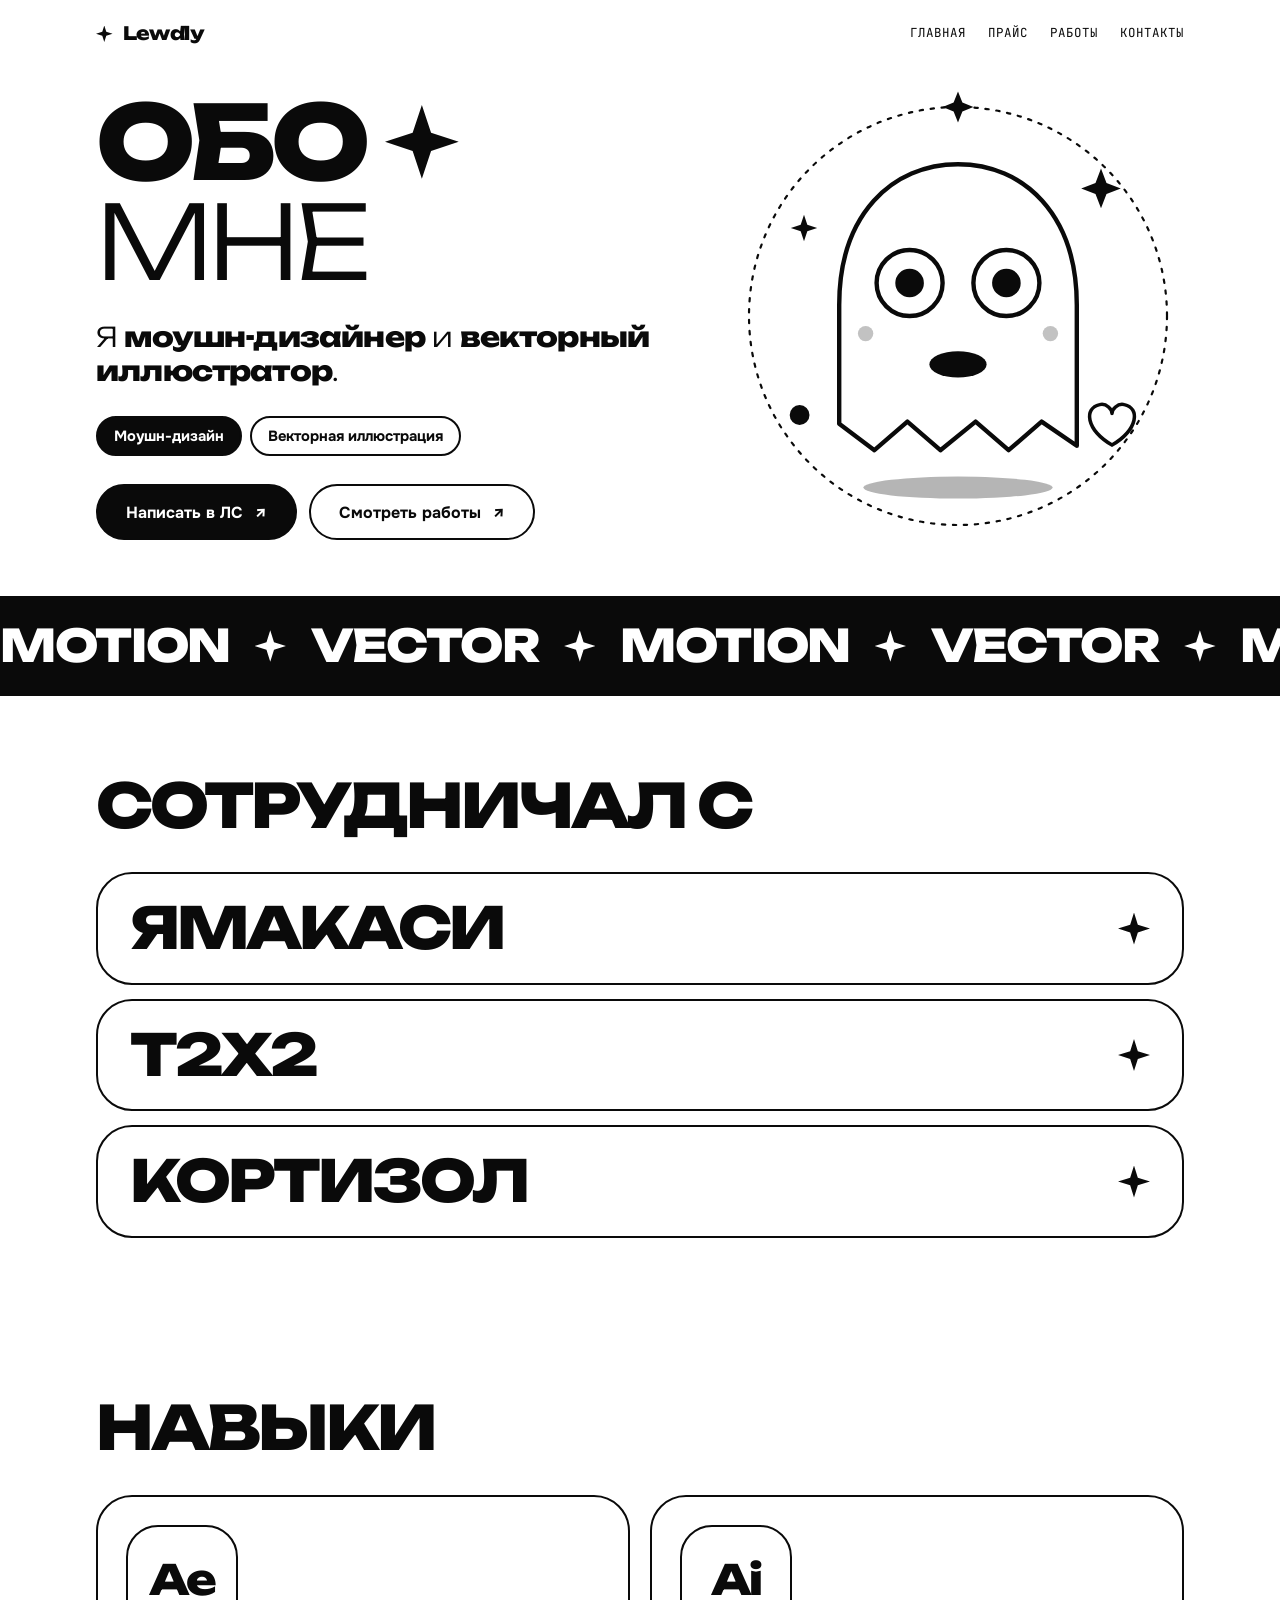
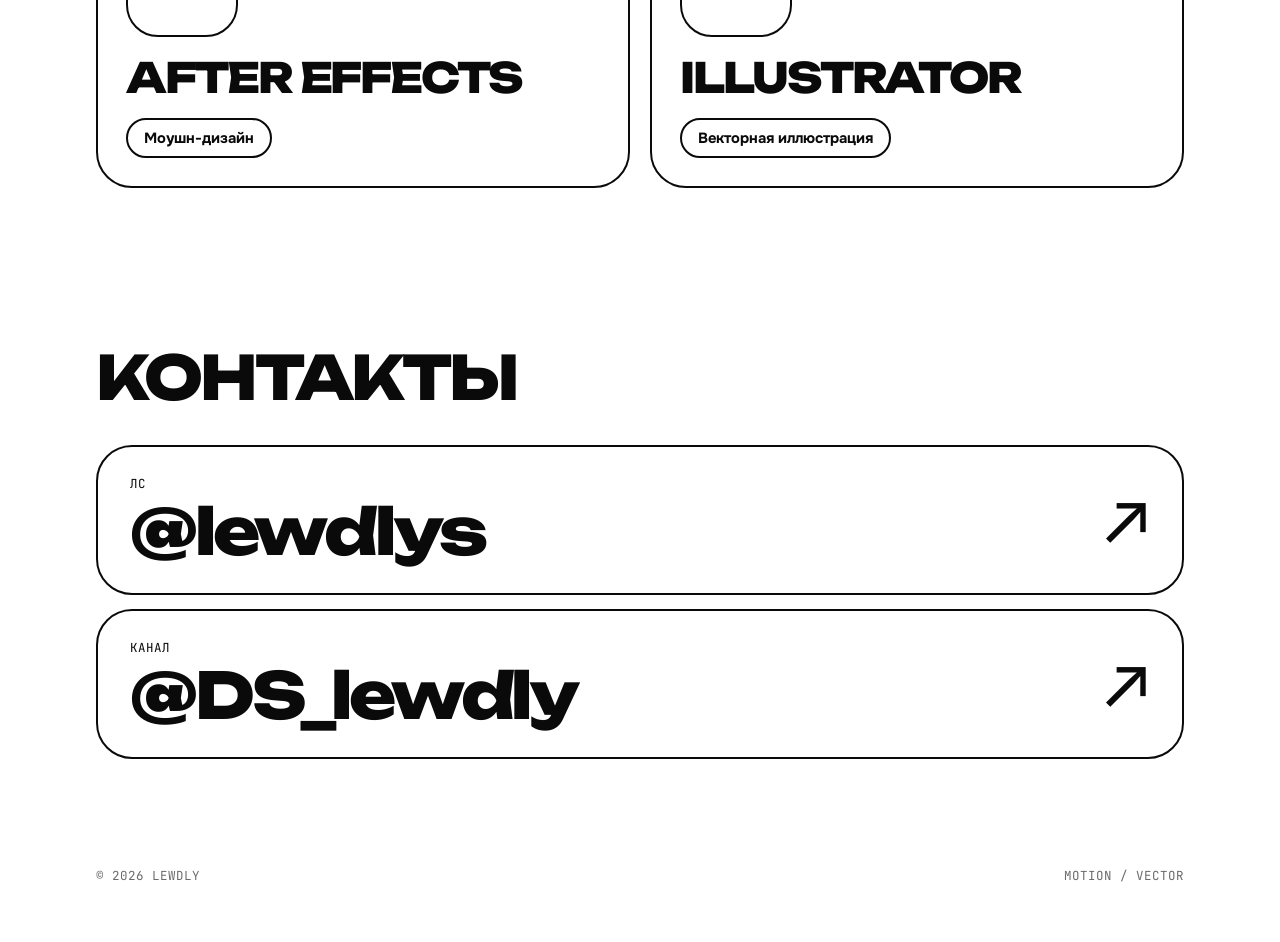
==== about.html @ c738f292 "publish portfolio" ====
<!doctype html>
<html lang="ru">
<head>
<meta charset="utf-8">
<meta name="viewport" content="width=device-width,initial-scale=1,viewport-fit=cover">
<style>:root{color-scheme:light}body{margin:0}img,video{max-width:100%}[hidden]{display:none!important}</style>
<title>Обо мне — Lewdly</title>
<link rel="preconnect" href="https://fonts.googleapis.com">
<link rel="preconnect" href="https://fonts.gstatic.com" crossorigin>
<link rel="stylesheet" href="https://fonts.googleapis.com/css2?family=Unbounded:wght@300;500;800&family=Onest:wght@400;500;700&family=JetBrains+Mono:wght@400;500&display=swap">
<link rel="stylesheet" href="style.css">
<style>
/* about page */
.about { display: grid; grid-template-columns: 1.15fr .85fr; gap: 24px; align-items: center; padding-block: 24px 56px; }
.about > * { min-width: 0; }
.lead { margin-top: 28px; max-width: 34ch; font-family: var(--font-display); font-weight: 300; font-size: clamp(1.2rem, 3vw, 1.7rem); line-height: 1.25; letter-spacing: -0.03em; }
.lead b { font-weight: 800; }

.who { display: grid; gap: 14px; }
.who-row { display: flex; align-items: center; justify-content: space-between; gap: 20px; padding: 24px 32px; border: 2px solid var(--fg); border-radius: 36px; min-width: 0; }
.who-row strong { font-family: var(--font-display); font-weight: 800; font-size: clamp(1.7rem, 6vw, 3.6rem); letter-spacing: -0.05em; line-height: 1.05; text-transform: uppercase; overflow-wrap: anywhere; }
.who-row .star { width: clamp(1.2rem, 3.4vw, 2rem); height: clamp(1.2rem, 3.4vw, 2rem); flex: none; }

.skills { display: grid; grid-template-columns: repeat(2, 1fr); gap: 20px; }
.badge { display: grid; place-items: center; width: 112px; height: 112px; border: 2px solid currentColor; border-radius: 32px; font-family: var(--font-display); font-weight: 800; font-size: 2.6rem; letter-spacing: -0.06em; transition: transform .2s ease; }
.card:hover .badge { transform: rotate(-6deg) scale(1.06); }

@media (max-width: 860px) {
  .about { grid-template-columns: 1fr; }
  .skills { grid-template-columns: 1fr; }
}
@media (max-width: 520px) {
  .who-row { padding: 20px; border-radius: 28px; }
  .badge { width: 88px; height: 88px; border-radius: 26px; font-size: 2.1rem; }
}
</style>
</head>
<body>
<div class="wrap">
  <header class="top">
    <a class="brand" href="index.html"><span class="star"></span>Lewdly</a>
    <nav class="nav mono" aria-label="Разделы">
      <a href="index.html" class="page">Главная</a>
      <a href="index.html#price">Прайс</a>
      <a href="index.html#portfolio">Работы</a>
      <a href="index.html#contacts">Контакты</a>
    </nav>
  </header>
</div>

<main id="top">
  <div class="wrap">
    <div class="about">
      <div>
        <h1>
          <span>Обо
            <svg viewBox="0 0 40 40" aria-hidden="true"><path class="f spin" d="M20 0 L25 15 L40 20 L25 25 L20 40 L15 25 L0 20 L15 15Z"/></svg>
          </span>
          <span>мне</span>
        </h1>
        <p class="lead">Я <b>моушн-дизайнер</b> и <b>векторный иллюстратор</b>.</p>
        <div class="tags">
          <span class="tag on">Моушн-дизайн</span>
          <span class="tag">Векторная иллюстрация</span>
        </div>
        <div class="cta">
          <a class="btn solid" href="https://t.me/lewdlys" target="_blank" rel="noopener">Написать в ЛС <span class="arrow">↗</span></a>
          <a class="btn" href="index.html#portfolio">Смотреть работы <span class="arrow">↗</span></a>
        </div>
      </div>

      <div class="stage" id="stage">
        <svg viewBox="0 0 400 400" role="img" aria-label="Персонаж, который следит за курсором">
          <circle class="o spin" cx="200" cy="200" r="190"/>
          <g class="spin rev"><g transform="translate(200 10)"><path class="f" d="M0 -14 L4 -4 L14 0 L4 4 L0 14 L-4 4 L-14 0 L-4 -4Z"/></g></g>
          <ellipse class="f shadow" cx="200" cy="356" rx="86" ry="10" opacity=".3"/>
          <g class="bounce">
            <path class="b" d="M92 190 C92 108 140 62 200 62 C260 62 308 108 308 190 V318 L276 296 L246 322 L216 296 L184 322 L154 296 L124 322 L92 298 Z"/>
            <g id="eyeL"><circle class="b" cx="156" cy="170" r="30"/><circle class="f pupil" cx="156" cy="170" r="13"/></g>
            <g id="eyeR"><circle class="b" cx="244" cy="170" r="30"/><circle class="f pupil" cx="244" cy="170" r="13"/></g>
            <ellipse class="f talk" cx="200" cy="244" rx="26" ry="12"/>
            <circle class="f" cx="116" cy="216" r="7" opacity=".25"/>
            <circle class="f" cx="284" cy="216" r="7" opacity=".25"/>
          </g>
          <g transform="translate(330 84)"><path class="f tw" d="M0 -18 L5 -5 L18 0 L5 5 L0 18 L-5 5 L-18 0 L-5 -5Z"/></g>
          <g transform="translate(60 120)"><path class="f tw d" d="M0 -12 L3 -3 L12 0 L3 3 L0 12 L-3 3 L-12 0 L-3 -3Z"/></g>
          <g transform="translate(340 300)"><path class="b pulse" d="M0 22 C-30 4 -32 -20 -14 -24 C-6 -26 0 -18 0 -14 C0 -18 6 -26 14 -24 C32 -20 30 4 0 22Z" transform="scale(.8)"/></g>
          <circle class="f float" cx="56" cy="290" r="9"/>
        </svg>
      </div>
    </div>
  </div>

  <div class="marquee dark" aria-hidden="true">
    <div class="track">
      <div><span>Motion</span><i class="star"></i><span>Vector</span><i class="star"></i><span>Motion</span><i class="star"></i><span>Vector</span><i class="star"></i><span>Motion</span><i class="star"></i><span>Vector</span><i class="star"></i></div>
      <div><span>Motion</span><i class="star"></i><span>Vector</span><i class="star"></i><span>Motion</span><i class="star"></i><span>Vector</span><i class="star"></i><span>Motion</span><i class="star"></i><span>Vector</span><i class="star"></i></div>
    </div>
  </div>

  <section id="clients">
    <div class="wrap">
      <div class="sec-head"><h2>Сотрудничал с</h2></div>
      <div class="who">
        <div class="who-row swap"><strong>Ямакаси</strong><i class="star"></i></div>
        <div class="who-row swap"><strong>T2X2</strong><i class="star"></i></div>
        <div class="who-row swap"><strong>Кортизол</strong><i class="star"></i></div>
      </div>
    </div>
  </section>

  <section id="skills">
    <div class="wrap">
      <div class="sec-head"><h2>Навыки</h2></div>
      <div class="skills">
        <article class="card swap">
          <div class="badge" aria-hidden="true">Ae</div>
          <h3>After Effects</h3>
          <div class="tags"><span class="tag">Моушн-дизайн</span></div>
        </article>
        <article class="card swap">
          <div class="badge" aria-hidden="true">Ai</div>
          <h3>Illustrator</h3>
          <div class="tags"><span class="tag">Векторная иллюстрация</span></div>
        </article>
      </div>
    </div>
  </section>

  <section id="contacts">
    <div class="wrap">
      <div class="sec-head"><h2>Контакты</h2></div>
      <div class="links">
        <a class="big-link swap" href="https://t.me/lewdlys" target="_blank" rel="noopener">
          <div><span class="mono">ЛС</span><strong>@lewdlys</strong></div>
          <span class="arrow">↗</span>
        </a>
        <a class="big-link swap" href="https://t.me/DS_lewdly" target="_blank" rel="noopener">
          <div><span class="mono">Канал</span><strong>@DS_lewdly</strong></div>
          <span class="arrow">↗</span>
        </a>
      </div>
    </div>
  </section>
</main>

<div class="wrap">
  <footer class="mono"><span>© 2026 Lewdly</span><span>Motion / Vector</span></footer>
</div>

<script>
(function () {
  var eyes = [document.getElementById('eyeL'), document.getElementById('eyeR')];
  var reduce = window.matchMedia && matchMedia('(prefers-reduced-motion: reduce)').matches;
  function look(x, y) {
    eyes.forEach(function (eye) {
      var pupil = eye.querySelector('.pupil');
      var box = eye.getBoundingClientRect();
      var cx = box.left + box.width / 2;
      var cy = box.top + box.height / 2;
      var dx = x - cx, dy = y - cy;
      var d = Math.sqrt(dx * dx + dy * dy) || 1;
      var k = Math.min(1, d / 160) * 13;
      pupil.setAttribute('transform', 'translate(' + (dx / d * k).toFixed(1) + ' ' + (dy / d * k).toFixed(1) + ')');
    });
  }
  if (!reduce) window.addEventListener('pointermove', function (e) { look(e.clientX, e.clientY); });
})();
</script>
</body>
</html>
---- style.css ----
/* Layout: black and white sticker studio. Giant Unbounded type, a character whose eyes follow the cursor, scrolling marquee bands, price cards with a currency switch, bento grid of looping animations that invert on hover. */
:root {
  --bg: #FFFFFF;
  --fg: #0A0A0A;
  --muted: #6B6B6B;
  --hair: #DCDCDC;
  --font-display: "Unbounded", "Onest", system-ui, sans-serif;
  --font-body: "Onest", system-ui, -apple-system, "Segoe UI", sans-serif;
  --font-mono: "JetBrains Mono", ui-monospace, Menlo, monospace;
}
@media (prefers-color-scheme: dark) {
  :root:not([data-theme="light"]) {
    --bg: #0A0A0A; --fg: #F5F5F5; --muted: #9A9A9A; --hair: #2B2B2B;
    color-scheme: dark;
  }
}
:root[data-theme="dark"] {
  --bg: #0A0A0A; --fg: #F5F5F5; --muted: #9A9A9A; --hair: #2B2B2B;
  color-scheme: dark;
}

* { box-sizing: border-box; }
html { scroll-behavior: smooth; }
body {
  background: var(--bg);
  color: var(--fg);
  font-family: var(--font-body);
  font-size: 17px;
  line-height: 1.5;
  overflow-x: hidden;
}
h1, h2, h3, p, ul, ol, figure { margin: 0; }
a { color: inherit; }
a:focus-visible, button:focus-visible { outline: 3px solid var(--fg); outline-offset: 3px; }
.wrap {
  max-width: 1120px;
  margin-inline: auto;
  padding-left: max(16px, env(safe-area-inset-left, 0px));
  padding-right: max(16px, env(safe-area-inset-right, 0px));
}
.mono { font-family: var(--font-mono); font-size: .78rem; letter-spacing: .08em; text-transform: uppercase; }
.star {
  display: inline-block;
  width: .7em; height: .7em;
  background: currentColor;
  clip-path: polygon(50% 0, 62% 38%, 100% 50%, 62% 62%, 50% 100%, 38% 62%, 0 50%, 38% 38%);
  animation: spin 6s linear infinite;
}

/* swap: element inverts on hover, artwork follows */
.swap { transition: background .2s ease, color .2s ease; }
.swap:hover { background: var(--fg); color: var(--bg); --ink: var(--bg); --paper: var(--fg); }

/* header */
.top { display: flex; align-items: center; justify-content: space-between; gap: 16px; padding-block: 20px; }
.brand { font-family: var(--font-display); font-weight: 800; font-size: 1.15rem; letter-spacing: -0.03em; text-decoration: none; display: inline-flex; align-items: center; gap: 10px; }
.brand .star { width: .9em; height: .9em; }
.nav { display: flex; gap: 22px; }
.nav a { text-decoration: none; }
.nav a:hover { text-decoration: underline; text-underline-offset: 5px; }

/* buttons */
.btn {
  display: inline-flex; align-items: center; justify-content: center; gap: 12px;
  min-height: 56px; padding: 12px 28px;
  border: 2px solid var(--fg); border-radius: 999px;
  background: transparent; color: var(--fg);
  font: 700 1rem/1.2 var(--font-body);
  text-decoration: none; cursor: pointer;
  transition: background .15s ease, color .15s ease, transform .15s ease;
}
.btn:hover { background: var(--fg); color: var(--bg); transform: translateY(-3px) rotate(-1deg); }
.btn.solid { background: var(--fg); color: var(--bg); }
.btn.solid:hover { background: var(--bg); color: var(--fg); }
.arrow { display: inline-block; transition: transform .2s ease; }
.btn:hover .arrow, .big-link:hover .arrow { transform: translate(4px, -4px); }

/* hero */
.hero { display: grid; grid-template-columns: 1.15fr .85fr; gap: 24px; align-items: center; padding-block: 24px 56px; }
.hero > * { min-width: 0; }
h1 {
  font-family: var(--font-display);
  font-weight: 800;
  font-size: clamp(2.3rem, 9.4vw, 6.4rem);
  line-height: .98;
  letter-spacing: -0.05em;
  text-transform: uppercase;
}
h1 span { display: flex; align-items: center; gap: .2em; animation: rise .8s cubic-bezier(.2, .8, .2, 1) backwards; }
h1 span:nth-child(2) { animation-delay: .12s; font-weight: 300; }
h1 svg { width: .72em; height: .72em; flex: none; }
.tags { display: flex; flex-wrap: wrap; gap: 8px; margin-top: 28px; }
.tag { padding: 7px 16px; border: 2px solid var(--fg); border-radius: 999px; font-weight: 700; font-size: .92rem; }
.tag.on { background: var(--fg); color: var(--bg); }
.cta { display: flex; flex-wrap: wrap; gap: 12px; margin-top: 28px; }
.stage { position: relative; width: 100%; max-width: 440px; margin-inline: auto; }
.stage svg { display: block; width: 100%; height: auto; overflow: visible; }

/* marquee */
.marquee { overflow: hidden; border-block: 2px solid var(--fg); }
.marquee.dark { background: var(--fg); color: var(--bg); }
.track { display: flex; width: max-content; animation: run 28s linear infinite; }
.marquee.rev .track { animation-direction: reverse; animation-duration: 34s; }
.marquee:hover .track { animation-play-state: paused; }
.track div { display: flex; align-items: center; gap: .55em; padding-right: .55em; white-space: nowrap; font-family: var(--font-display); font-weight: 800; font-size: clamp(1.5rem, 4.4vw, 2.8rem); text-transform: uppercase; letter-spacing: -0.03em; padding-block: 14px; }
.outline { color: transparent; -webkit-text-stroke: 2px var(--fg); }

/* sections */
section { padding-block: 80px; }
h2 { font-family: var(--font-display); font-weight: 800; font-size: clamp(2rem, 6vw, 3.8rem); line-height: 1; letter-spacing: -0.05em; text-transform: uppercase; }
.sec-head { display: flex; flex-wrap: wrap; align-items: center; justify-content: space-between; gap: 20px; margin-bottom: 36px; }

/* currency switch */
.switch { display: inline-flex; border: 2px solid var(--fg); border-radius: 999px; padding: 3px; }
.switch button { min-width: 56px; min-height: 40px; border: 0; border-radius: 999px; background: transparent; color: var(--fg); font: 700 1rem var(--font-body); cursor: pointer; transition: background .2s ease, color .2s ease; }
.switch button[aria-pressed="true"] { background: var(--fg); color: var(--bg); }

/* price */
.prices { display: grid; grid-template-columns: repeat(2, 1fr); gap: 20px; }
.card { display: flex; flex-direction: column; gap: 20px; min-width: 0; padding: 28px; border: 2px solid var(--fg); border-radius: 36px; }
.card .art { width: 132px; height: 132px; }
.card h3 { font-family: var(--font-display); font-weight: 800; font-size: clamp(1.8rem, 4.4vw, 2.6rem); line-height: 1; letter-spacing: -0.05em; text-transform: uppercase; }
.card .tags { margin-top: 0; }
.card .tag { border-color: currentColor; }
.card .tag.on { background: transparent; color: inherit; }
.price { margin-top: auto; display: flex; align-items: baseline; gap: 12px; font-variant-numeric: tabular-nums; }
.price small { font-family: var(--font-mono); text-transform: uppercase; font-size: .82rem; letter-spacing: .08em; }
.price b { font-family: var(--font-display); font-weight: 300; font-size: clamp(2.4rem, 6vw, 3.6rem); letter-spacing: -0.06em; line-height: 1; display: inline-block; }
.price b.flip { animation: flip .35s ease; }
.card .btn { align-self: flex-start; }
.card:hover .btn { border-color: var(--bg); color: var(--bg); }
.card:hover .btn:hover { background: var(--bg); color: var(--fg); }

/* portfolio */
.filters { display: flex; flex-wrap: wrap; gap: 8px; }
.chip { min-height: 44px; padding: 8px 20px; border: 2px solid var(--fg); border-radius: 999px; background: transparent; color: var(--fg); font: 700 .95rem var(--font-body); cursor: pointer; transition: background .15s ease, color .15s ease; }
.chip:hover { background: var(--hair); }
.chip[aria-pressed="true"] { background: var(--fg); color: var(--bg); }
.grid { display: grid; grid-template-columns: repeat(3, 1fr); grid-auto-flow: dense; gap: 14px; }
.tile { position: relative; min-width: 0; border: 2px solid var(--fg); border-radius: 28px; overflow: hidden; cursor: pointer; }
.tile.wide { grid-column: span 2; }
.tile svg { display: block; width: 100%; height: auto; }
.tile .cap { position: absolute; left: 14px; bottom: 14px; padding: 4px 12px; border-radius: 999px; background: var(--fg); color: var(--bg); font-family: var(--font-mono); font-size: .72rem; letter-spacing: .06em; text-transform: uppercase; transition: background .2s ease, color .2s ease; }
.tile:hover .cap { background: var(--bg); color: var(--fg); }
.tile:hover svg * { animation-duration: .6s !important; }
.more { margin-top: 28px; }

/* steps */
.steps { list-style: none; padding: 0; display: grid; grid-template-columns: repeat(4, 1fr); gap: 24px; position: relative; }
.steps::before { content: ""; position: absolute; top: 35px; left: 0; right: 0; height: 2px; background: repeating-linear-gradient(90deg, var(--fg) 0 8px, transparent 8px 18px); animation: dash 1s linear infinite; }
.steps li { position: relative; display: grid; gap: 14px; justify-items: start; min-width: 0; }
.ico { width: 72px; height: 72px; display: grid; place-items: center; border: 2px solid var(--fg); border-radius: 50%; background: var(--bg); transition: background .2s ease, transform .2s ease; }
.ico svg { width: 36px; height: 36px; animation: drift 2.6s ease-in-out infinite; }
.steps li:nth-child(2) .ico svg { animation-delay: .4s; }
.steps li:nth-child(3) .ico svg { animation-delay: .8s; }
.steps li:nth-child(4) .ico svg { animation-delay: 1.2s; }
.steps li:hover .ico { transform: scale(1.12) rotate(-8deg); --ink: var(--bg); background: var(--fg); }
.steps b { font-family: var(--font-display); font-weight: 800; font-size: 1.3rem; text-transform: uppercase; letter-spacing: -0.04em; }
.steps span { color: var(--muted); }

/* contacts */
.links { display: grid; gap: 14px; }
.big-link { display: flex; align-items: center; justify-content: space-between; gap: 20px; padding: 28px 32px; border: 2px solid var(--fg); border-radius: 36px; text-decoration: none; min-width: 0; }
.big-link > div { min-width: 0; display: grid; gap: 4px; }
.big-link strong { font-family: var(--font-display); font-weight: 800; font-size: clamp(1.7rem, 6vw, 4rem); letter-spacing: -0.05em; line-height: 1.05; overflow-wrap: anywhere; }
.big-link .arrow { font-family: var(--font-display); font-weight: 300; font-size: clamp(2rem, 7vw, 4.5rem); line-height: 1; flex: none; }

footer { display: flex; flex-wrap: wrap; justify-content: space-between; gap: 12px; padding-block: 28px 56px; color: var(--muted); }

/* artwork */
svg .s { stroke: var(--ink, var(--fg)); fill: none; stroke-width: 4; stroke-linecap: round; stroke-linejoin: round; }
svg .f { fill: var(--ink, var(--fg)); stroke: none; }
svg .b { fill: var(--paper, var(--bg)); stroke: var(--ink, var(--fg)); stroke-width: 4; stroke-linecap: round; stroke-linejoin: round; }
svg .o { fill: none; stroke: var(--ink, var(--fg)); stroke-width: 2; stroke-dasharray: 3 7; stroke-linecap: round; }
.a { transform-box: fill-box; transform-origin: center; }
.bounce { transform-box: fill-box; transform-origin: 50% 100%; animation: bounce 1.8s ease-in-out infinite; }
.shadow { transform-box: fill-box; transform-origin: center; animation: shadow 1.8s ease-in-out infinite; }
.blink { transform-box: fill-box; transform-origin: center; animation: blink 3.4s infinite; }
.pulse { transform-box: fill-box; transform-origin: center; animation: pulse 1.2s ease-in-out infinite; }
.wob { transform-box: fill-box; transform-origin: center; animation: wob 2.4s ease-in-out infinite; }
.tw { transform-box: fill-box; transform-origin: center; animation: tw 1.6s ease-in-out infinite; }
.tw.d { animation-delay: .8s; }
.spin { transform-box: fill-box; transform-origin: center; animation: spin 14s linear infinite; }
.spin.rev { animation-direction: reverse; animation-duration: 9s; }
.float { animation: drift 3s ease-in-out infinite; }
.talk { transform-box: fill-box; transform-origin: 50% 0; animation: talk 2.4s ease-in-out infinite; }
.draw { stroke-dasharray: 260; animation: draw 3s ease-in-out infinite; }
.steam { stroke-dasharray: 40; animation: steam 2.2s ease-in-out infinite; }
.steam.d { animation-delay: .7s; }
.flash { transform-box: fill-box; transform-origin: center; animation: flash 1.6s steps(1) infinite; }
.cloud { animation: cloud 9s linear infinite; }
.cloud.d { animation-duration: 13s; animation-delay: -5s; }
.sway { transform-box: fill-box; transform-origin: 50% 100%; animation: sway 3s ease-in-out infinite; }

@keyframes run { to { transform: translateX(-50%); } }
@keyframes spin { to { transform: rotate(360deg); } }
@keyframes rise { from { transform: translateY(40px); opacity: 0; } }
@keyframes dash { to { background-position: 18px 0; } }
@keyframes drift { 0%, 100% { transform: translateY(0); } 50% { transform: translateY(-8px); } }
@keyframes flip { 0% { transform: rotateX(90deg); opacity: 0; } 100% { transform: none; opacity: 1; } }
@keyframes bounce { 0%, 100% { transform: translateY(0) scale(1.05, .95); } 50% { transform: translateY(-18px) scale(.97, 1.03); } }
@keyframes shadow { 0%, 100% { transform: scale(1); opacity: .35; } 50% { transform: scale(.7); opacity: .12; } }
@keyframes blink { 0%, 92%, 100% { transform: scaleY(1); } 96% { transform: scaleY(.08); } }
@keyframes pulse { 0%, 100% { transform: scale(1); } 50% { transform: scale(1.14); } }
@keyframes wob { 0%, 100% { transform: rotate(-14deg) scale(1); } 50% { transform: rotate(14deg) scale(1.1); } }
@keyframes tw { 0%, 100% { transform: scale(.3); opacity: .3; } 50% { transform: scale(1); opacity: 1; } }
@keyframes talk { 0%, 100% { transform: scaleY(1); } 25% { transform: scaleY(1.7); } 50% { transform: scaleY(.7); } 75% { transform: scaleY(1.4); } }
@keyframes draw { 0% { stroke-dashoffset: 260; } 60%, 100% { stroke-dashoffset: 0; } }
@keyframes steam { 0% { stroke-dashoffset: 40; opacity: 0; } 40% { opacity: 1; } 100% { stroke-dashoffset: -40; opacity: 0; } }
@keyframes flash { 0%, 100% { opacity: 1; } 50% { opacity: .15; } }
@keyframes cloud { from { transform: translateX(-80px); } to { transform: translateX(460px); } }
@keyframes sway { 0%, 100% { transform: rotate(-6deg); } 50% { transform: rotate(6deg); } }

/* user works */
:root { --cv-white: #FFFFFF; --cv-gray: #CFCFCF; --cv-black: #0A0A0A; }
#works[data-canvas="white"] { --canvas: var(--cv-white); }
#works[data-canvas="gray"] { --canvas: var(--cv-gray); }
#works[data-canvas="black"] { --canvas: var(--cv-black); }
.group + .group { margin-top: 56px; }
.group-head { display: flex; align-items: baseline; gap: 14px; margin-bottom: 18px; }
.group-head h3 { font-family: var(--font-display); font-weight: 800; font-size: clamp(1.4rem, 3.6vw, 2.1rem); line-height: 1; letter-spacing: -0.05em; text-transform: uppercase; }
.wgrid { display: grid; grid-template-columns: repeat(auto-fill, minmax(min(100%, 240px), 1fr)); gap: 14px; }
.work { position: relative; min-width: 0; border: 2px solid var(--fg); border-radius: 28px; overflow: hidden; background: var(--canvas, #FFFFFF); transition: transform .2s ease; }
.work:hover { transform: translateY(-4px) rotate(-.6deg); }
.work .media { aspect-ratio: 1; padding: 10%; display: grid; cursor: pointer; }
.work .media > * { width: 100%; height: 100%; min-width: 0; object-fit: contain; display: block; }
.work .lot svg { width: 100%; height: 100%; display: block; }
.work .cap, .work .cap-input { position: absolute; left: 12px; bottom: 12px; max-width: calc(100% - 24px); padding: 4px 12px; border-radius: 999px; background: var(--fg); color: var(--bg); font-family: var(--font-mono); font-size: .72rem; letter-spacing: .06em; text-transform: uppercase; white-space: nowrap; overflow: hidden; text-overflow: ellipsis; border: 0; }
.empty-group { padding: 28px; border: 2px dashed var(--fg); border-radius: 28px; text-align: center; color: var(--muted); }


.sub-head { display: flex; align-items: baseline; gap: 12px; margin: 28px 0 14px; }
.sub-head h4 { margin: 0; font-family: var(--font-display); font-weight: 500; font-size: clamp(1.05rem, 2.4vw, 1.35rem); letter-spacing: -0.03em; text-transform: uppercase; }
.sub-head h4::before { content: "/ "; color: var(--muted); }

@media (max-width: 860px) {
  .hero { grid-template-columns: 1fr; }
  .stage { order: -1; max-width: 300px; margin-inline: 0; }
  .prices { grid-template-columns: 1fr; }
  .grid { grid-template-columns: repeat(2, 1fr); gap: 10px; }
  .wgrid { grid-template-columns: repeat(4, 1fr); gap: 10px; }
  .steps { grid-template-columns: repeat(2, 1fr); row-gap: 32px; }
  .steps::before { display: none; }
  .nav a:not(.page) { display: none; }
  section { padding-block: 56px; }
}
@media (max-width: 520px) {
  .grid { grid-template-columns: repeat(2, 1fr); }
  .tile.wide { grid-column: span 2; }
  .wgrid { grid-template-columns: repeat(3, 1fr); gap: 8px; }
  .work { border-radius: 14px; }
  .work .media { padding: 6%; }
  .work .cap { left: 5px; bottom: 5px; max-width: calc(100% - 10px); padding: 3px 8px; font-size: .55rem; letter-spacing: .02em; }
  .big-link { padding: 22px 20px; border-radius: 28px; }
  .card { padding: 22px; border-radius: 28px; }
}
@media (prefers-reduced-motion: reduce) {
  *, *::before, *::after { animation: none !important; transition: none !important; }
  .track { width: auto; flex-wrap: wrap; }
}
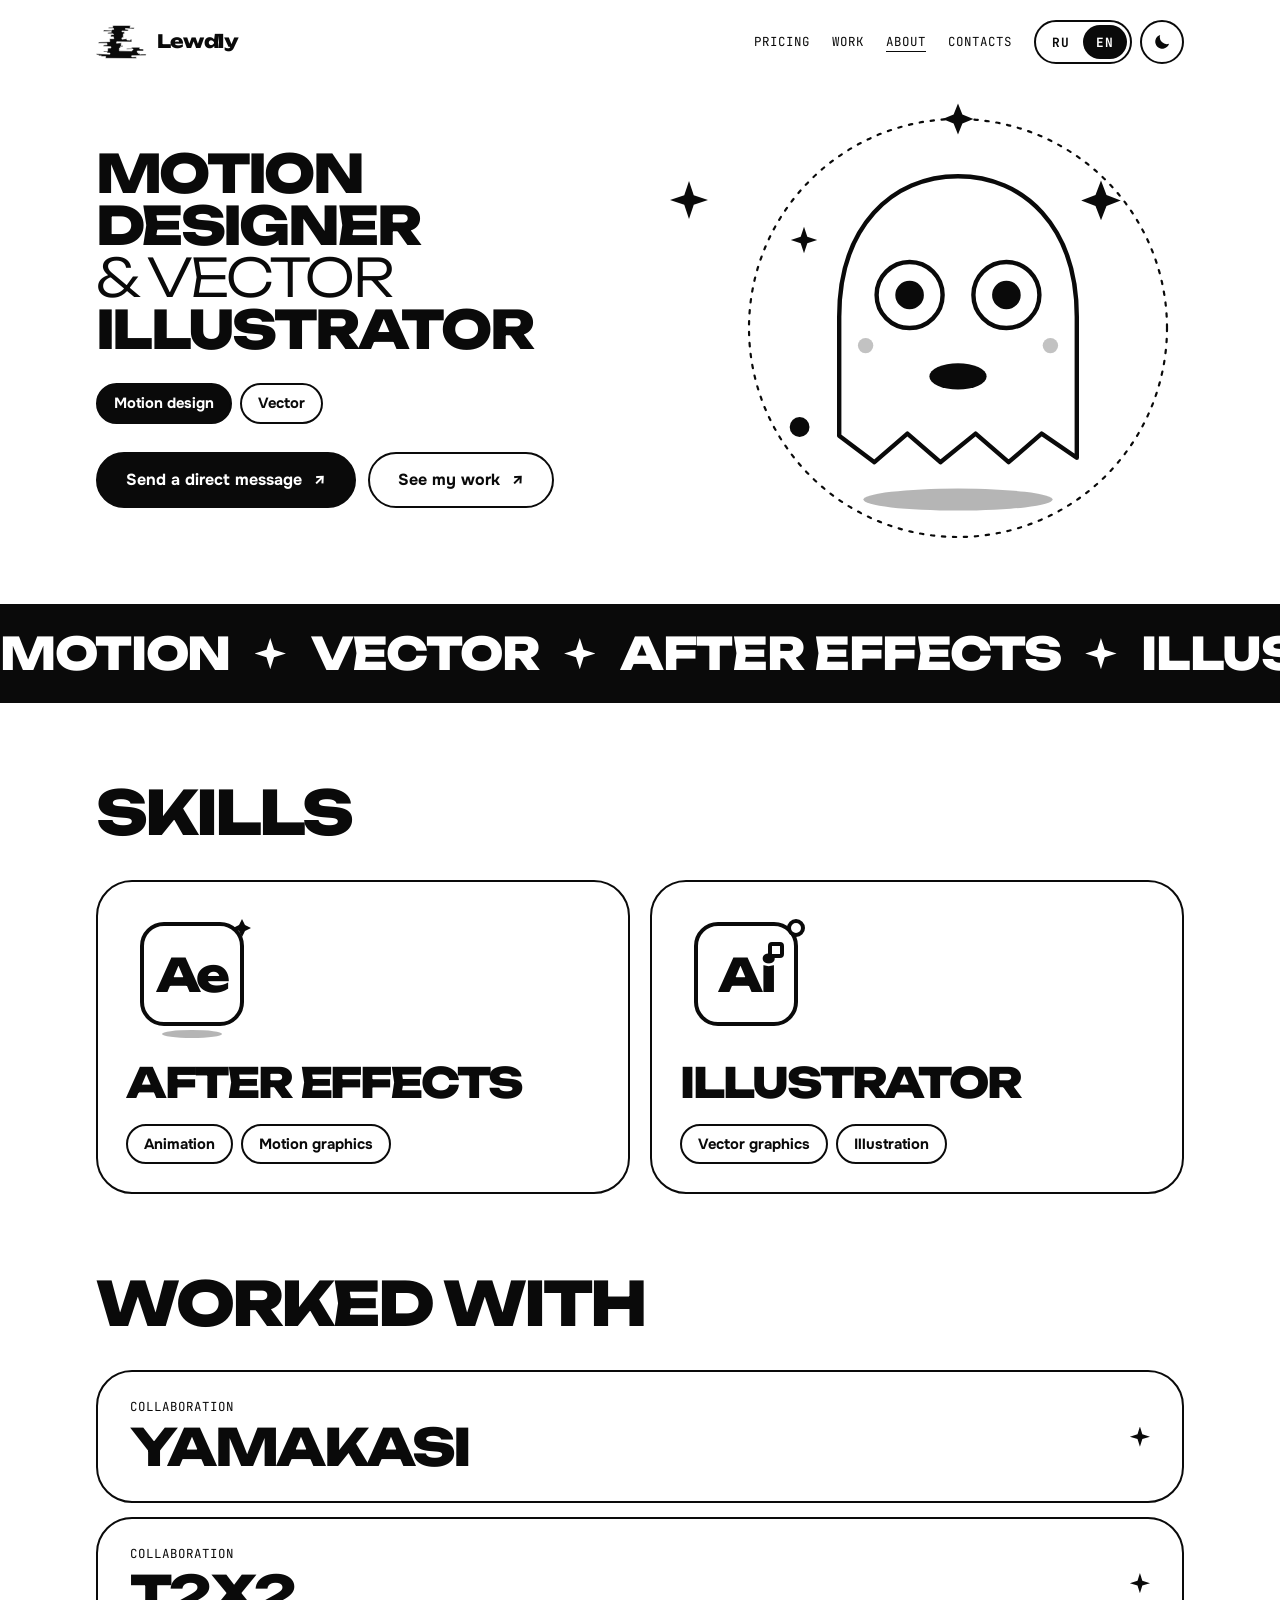
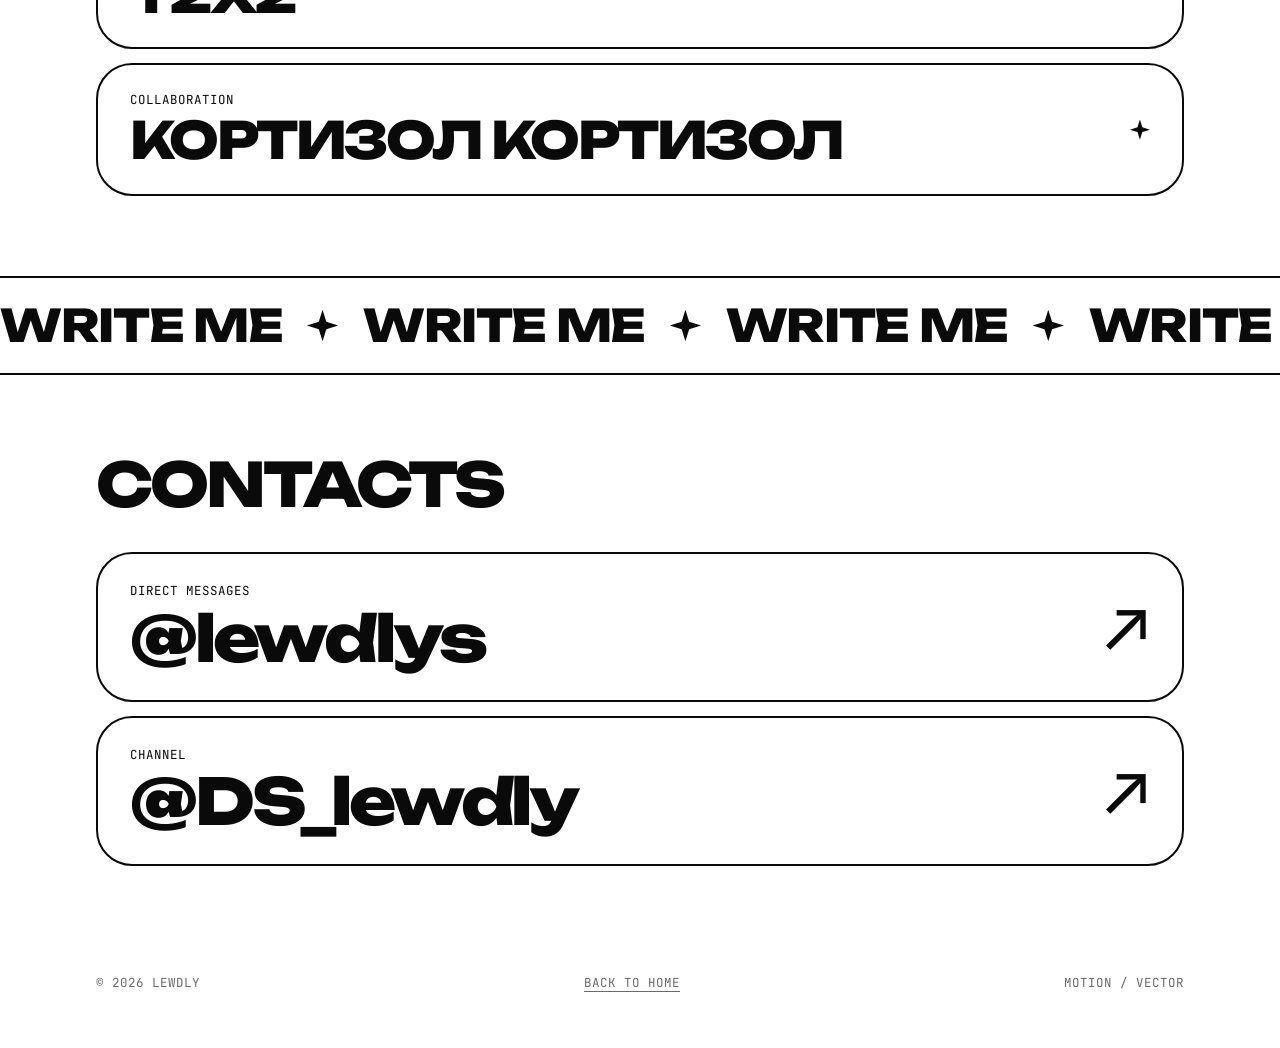
==== commit 30b7f487: "publish portfolio" ====
--- a/about.html
+++ b/about.html
@@ -5,72 +5,370 @@
 <meta name="viewport" content="width=device-width,initial-scale=1,viewport-fit=cover">
 <style>:root{color-scheme:light}body{margin:0}img,video{max-width:100%}[hidden]{display:none!important}</style>
 <title>Обо мне — Lewdly</title>
+<link rel="icon" type="image/svg+xml" href="[data-uri]">
+<link rel="icon" type="image/png" sizes="32x32" href="[data-uri]">
+<link rel="shortcut icon" href="favicon.ico?v=2">
+<link rel="apple-touch-icon" href="assets/apple-touch-icon.png?v=2">
+<meta name="theme-color" content="#FFFFFF">
+<script>(function(){try{if(localStorage.getItem('lw-theme')==='dark'){document.documentElement.setAttribute('data-theme','dark');var m=document.querySelector('meta[name=theme-color]');if(m)m.setAttribute('content','#0A0A0A');}}catch(e){}})();</script>
 <link rel="preconnect" href="https://fonts.googleapis.com">
 <link rel="preconnect" href="https://fonts.gstatic.com" crossorigin>
 <link rel="stylesheet" href="https://fonts.googleapis.com/css2?family=Unbounded:wght@300;500;800&family=Onest:wght@400;500;700&family=JetBrains+Mono:wght@400;500&display=swap">
-<link rel="stylesheet" href="style.css">
+<style>
+/* Layout: black and white sticker studio. Giant Unbounded type, a character whose eyes follow the cursor, scrolling marquee bands, price cards with a currency switch, bento grid of looping animations that invert on hover. */
+:root {
+  --bg: #FFFFFF;
+  --fg: #0A0A0A;
+  --muted: #6B6B6B;
+  --hair: #DCDCDC;
+  --font-display: "Unbounded", "Onest", system-ui, sans-serif;
+  --font-body: "Onest", system-ui, -apple-system, "Segoe UI", sans-serif;
+  --font-mono: "JetBrains Mono", ui-monospace, Menlo, monospace;
+}
+
+:root[data-theme="dark"] {
+  --bg: #0A0A0A; --fg: #F5F5F5; --muted: #9A9A9A; --hair: #2B2B2B;
+  color-scheme: dark;
+}
+
+* { box-sizing: border-box; }
+html { scroll-behavior: smooth; }
+.t { display: contents; }
+h1 .t { animation: none; }
+body {
+  background: var(--bg);
+  color: var(--fg);
+  font-family: var(--font-body);
+  font-size: 17px;
+  line-height: 1.5;
+  overflow-x: hidden;
+}
+h1, h2, h3, p, ul, ol, figure { margin: 0; }
+a { color: inherit; }
+a:focus-visible, button:focus-visible { outline: 3px solid var(--fg); outline-offset: 3px; }
+.wrap {
+  max-width: 1120px;
+  margin-inline: auto;
+  padding-left: max(16px, env(safe-area-inset-left, 0px));
+  padding-right: max(16px, env(safe-area-inset-right, 0px));
+}
+.mono { font-family: var(--font-mono); font-size: .78rem; letter-spacing: .08em; text-transform: uppercase; }
+.star {
+  display: inline-block;
+  width: .7em; height: .7em;
+  background: currentColor;
+  clip-path: polygon(50% 0, 62% 38%, 100% 50%, 62% 62%, 50% 100%, 38% 62%, 0 50%, 38% 38%);
+  animation: spin 6s linear infinite;
+}
+
+/* swap: element inverts on hover, artwork follows */
+.swap { transition: background .2s ease, color .2s ease; }
+.swap:hover { background: var(--fg); color: var(--bg); --ink: var(--bg); --paper: var(--fg); }
+
+/* header */
+.top { display: flex; align-items: center; justify-content: space-between; gap: 16px; padding-block: 20px; }
+.brand { font-family: var(--font-display); font-weight: 800; font-size: 1.15rem; letter-spacing: -0.03em; text-decoration: none; display: inline-flex; align-items: center; gap: 10px; }
+.brand .logo { width: 2.75em; height: 1.85em; flex: none; fill: var(--fg); stroke: var(--bg); stroke-width: 5px; stroke-linejoin: miter; }
+.nav { display: flex; gap: 22px; }
+.nav a { text-decoration: none; }
+.nav a:hover { text-decoration: underline; text-underline-offset: 5px; }
+
+.top-right { display: flex; align-items: center; gap: 22px; }
+.tools { display: flex; align-items: center; gap: 8px; }
+.tools .switch button { min-width: 44px; min-height: 34px; font: 700 .8rem var(--font-mono); letter-spacing: .06em; }
+.theme-btn { width: 44px; height: 44px; padding: 0; display: grid; place-items: center; border: 2px solid var(--fg); border-radius: 999px; background: transparent; color: var(--fg); cursor: pointer; transition: background .15s ease, color .15s ease; }
+.theme-btn:hover { background: var(--fg); color: var(--bg); }
+.theme-btn svg { width: 20px; height: 20px; display: block; }
+.theme-btn .ico-sun { display: none; }
+:root[data-theme="dark"] .theme-btn .ico-sun { display: block; }
+:root[data-theme="dark"] .theme-btn .ico-moon { display: none; }
+
+/* buttons */
+.btn {
+  display: inline-flex; align-items: center; justify-content: center; gap: 12px;
+  min-height: 56px; padding: 12px 28px;
+  border: 2px solid var(--fg); border-radius: 999px;
+  background: transparent; color: var(--fg);
+  font: 700 1rem/1.2 var(--font-body);
+  text-decoration: none; cursor: pointer;
+  transition: background .15s ease, color .15s ease, transform .15s ease;
+}
+.btn:hover { background: var(--fg); color: var(--bg); transform: translateY(-3px) rotate(-1deg); }
+.btn.solid { background: var(--fg); color: var(--bg); }
+.btn.solid:hover { background: var(--bg); color: var(--fg); }
+.arrow { display: inline-block; transition: transform .2s ease; }
+.btn:hover .arrow, .big-link:hover .arrow { transform: translate(4px, -4px); }
+
+/* hero */
+.hero { display: grid; grid-template-columns: 1.15fr .85fr; gap: 24px; align-items: center; padding-block: 24px 56px; }
+.hero > * { min-width: 0; }
+h1 {
+  font-family: var(--font-display);
+  font-weight: 800;
+  font-size: clamp(2.3rem, 9.4vw, 6.4rem);
+  line-height: .98;
+  letter-spacing: -0.05em;
+  text-transform: uppercase;
+}
+h1 span { display: flex; align-items: center; gap: .2em; animation: rise .8s cubic-bezier(.2, .8, .2, 1) backwards; }
+h1 span:nth-child(2) { animation-delay: .12s; font-weight: 300; }
+h1 svg { width: .72em; height: .72em; flex: none; }
+.tags { display: flex; flex-wrap: wrap; gap: 8px; margin-top: 28px; }
+.tag { padding: 7px 16px; border: 2px solid var(--fg); border-radius: 999px; font-weight: 700; font-size: .92rem; }
+.tag.on { background: var(--fg); color: var(--bg); }
+.cta { display: flex; flex-wrap: wrap; gap: 12px; margin-top: 28px; }
+.stage { position: relative; width: 100%; max-width: 440px; margin-inline: auto; }
+.stage svg { display: block; width: 100%; height: auto; overflow: visible; }
+
+/* marquee */
+.marquee { overflow: hidden; border-block: 2px solid var(--fg); }
+.marquee.dark { background: var(--fg); color: var(--bg); }
+.track { display: flex; width: max-content; animation: run 28s linear infinite; }
+.marquee.rev .track { animation-direction: reverse; animation-duration: 34s; }
+.marquee:hover .track { animation-play-state: paused; }
+.track div { display: flex; align-items: center; gap: .55em; padding-right: .55em; white-space: nowrap; font-family: var(--font-display); font-weight: 800; font-size: clamp(1.5rem, 4.4vw, 2.8rem); text-transform: uppercase; letter-spacing: -0.03em; padding-block: 14px; }
+.outline { color: transparent; -webkit-text-stroke: 2px var(--fg); }
+
+/* sections */
+section { padding-block: 80px; }
+h2 { font-family: var(--font-display); font-weight: 800; font-size: clamp(2rem, 6vw, 3.8rem); line-height: 1; letter-spacing: -0.05em; text-transform: uppercase; }
+.sec-head { display: flex; flex-wrap: wrap; align-items: center; justify-content: space-between; gap: 20px; margin-bottom: 36px; }
+
+/* currency switch */
+.switch { display: inline-flex; border: 2px solid var(--fg); border-radius: 999px; padding: 3px; }
+.switch button { min-width: 56px; min-height: 40px; border: 0; border-radius: 999px; background: transparent; color: var(--fg); font: 700 1rem var(--font-body); cursor: pointer; transition: background .2s ease, color .2s ease; }
+.switch button[aria-pressed="true"] { background: var(--fg); color: var(--bg); }
+
+/* price */
+.prices { display: grid; grid-template-columns: repeat(2, 1fr); gap: 20px; }
+.card { display: flex; flex-direction: column; gap: 20px; min-width: 0; padding: 28px; border: 2px solid var(--fg); border-radius: 36px; }
+.card .art { width: 132px; height: 132px; overflow: visible; }
+.card h3 { font-family: var(--font-display); font-weight: 800; font-size: clamp(1.8rem, 4.4vw, 2.6rem); line-height: 1; letter-spacing: -0.05em; text-transform: uppercase; }
+.card .tags { margin-top: 0; }
+.card .tag { border-color: currentColor; }
+.card .tag.on { background: transparent; color: inherit; }
+.price { margin-top: auto; display: flex; align-items: baseline; gap: 12px; font-variant-numeric: tabular-nums; }
+.price small { font-family: var(--font-mono); text-transform: uppercase; font-size: .82rem; letter-spacing: .08em; }
+.price b { font-family: var(--font-display); font-weight: 300; font-size: clamp(2.4rem, 6vw, 3.6rem); letter-spacing: -0.06em; line-height: 1; display: inline-block; }
+.price b.flip { animation: flip .35s ease; }
+.card .btn { align-self: flex-start; }
+.card:hover .btn { border-color: var(--bg); color: var(--bg); }
+.card:hover .btn:hover { background: var(--bg); color: var(--fg); }
+
+/* portfolio */
+.filters { display: flex; flex-wrap: wrap; gap: 8px; }
+.chip { min-height: 44px; padding: 8px 20px; border: 2px solid var(--fg); border-radius: 999px; background: transparent; color: var(--fg); font: 700 .95rem var(--font-body); cursor: pointer; transition: background .15s ease, color .15s ease; }
+.chip:hover { background: var(--hair); }
+.chip[aria-pressed="true"] { background: var(--fg); color: var(--bg); }
+.grid { display: grid; grid-template-columns: repeat(3, 1fr); grid-auto-flow: dense; gap: 14px; }
+.tile { position: relative; min-width: 0; border: 2px solid var(--fg); border-radius: 28px; overflow: hidden; cursor: pointer; }
+.tile.wide { grid-column: span 2; }
+.tile svg { display: block; width: 100%; height: auto; }
+.tile .cap { position: absolute; left: 14px; bottom: 14px; padding: 4px 12px; border-radius: 999px; background: var(--fg); color: var(--bg); font-family: var(--font-mono); font-size: .72rem; letter-spacing: .06em; text-transform: uppercase; transition: background .2s ease, color .2s ease; }
+.tile:hover .cap { background: var(--bg); color: var(--fg); }
+.tile:hover svg * { animation-duration: .6s !important; }
+.more { margin-top: 28px; }
+
+/* steps */
+.steps { list-style: none; padding: 0; display: grid; grid-template-columns: repeat(4, 1fr); gap: 24px; position: relative; }
+.steps::before { content: ""; position: absolute; top: 35px; left: 0; right: 0; height: 2px; background: repeating-linear-gradient(90deg, var(--fg) 0 8px, transparent 8px 18px); animation: dash 1s linear infinite; }
+.steps li { position: relative; display: grid; gap: 14px; justify-items: start; min-width: 0; }
+.ico { width: 72px; height: 72px; display: grid; place-items: center; border: 2px solid var(--fg); border-radius: 50%; background: var(--bg); transition: background .2s ease, transform .2s ease; }
+.ico svg { width: 36px; height: 36px; animation: drift 2.6s ease-in-out infinite; }
+.steps li:nth-child(2) .ico svg { animation-delay: .4s; }
+.steps li:nth-child(3) .ico svg { animation-delay: .8s; }
+.steps li:nth-child(4) .ico svg { animation-delay: 1.2s; }
+.steps li:hover .ico { transform: scale(1.12) rotate(-8deg); --ink: var(--bg); background: var(--fg); }
+.steps b { font-family: var(--font-display); font-weight: 800; font-size: 1.3rem; text-transform: uppercase; letter-spacing: -0.04em; }
+.steps span { color: var(--muted); }
+
+/* contacts */
+.links { display: grid; gap: 14px; }
+.big-link { display: flex; align-items: center; justify-content: space-between; gap: 20px; padding: 28px 32px; border: 2px solid var(--fg); border-radius: 36px; text-decoration: none; min-width: 0; }
+.big-link > div { min-width: 0; display: grid; gap: 4px; }
+.big-link strong { font-family: var(--font-display); font-weight: 800; font-size: clamp(1.7rem, 6vw, 4rem); letter-spacing: -0.05em; line-height: 1.05; overflow-wrap: anywhere; }
+.big-link .arrow { font-family: var(--font-display); font-weight: 300; font-size: clamp(2rem, 7vw, 4.5rem); line-height: 1; flex: none; }
+
+footer { display: flex; flex-wrap: wrap; justify-content: space-between; gap: 12px; padding-block: 28px 56px; color: var(--muted); }
+
+footer a { text-underline-offset: 4px; }
+
+/* artwork */
+svg .s { stroke: var(--ink, var(--fg)); fill: none; stroke-width: 4; stroke-linecap: round; stroke-linejoin: round; }
+svg .f { fill: var(--ink, var(--fg)); stroke: none; }
+svg .b { fill: var(--paper, var(--bg)); stroke: var(--ink, var(--fg)); stroke-width: 4; stroke-linecap: round; stroke-linejoin: round; }
+svg .o { fill: none; stroke: var(--ink, var(--fg)); stroke-width: 2; stroke-dasharray: 3 7; stroke-linecap: round; }
+.a { transform-box: fill-box; transform-origin: center; }
+.bounce { transform-box: fill-box; transform-origin: 50% 100%; animation: bounce 1.8s ease-in-out infinite; }
+.shadow { transform-box: fill-box; transform-origin: center; animation: shadow 1.8s ease-in-out infinite; }
+.blink { transform-box: fill-box; transform-origin: center; animation: blink 3.4s infinite; }
+.pulse { transform-box: fill-box; transform-origin: center; animation: pulse 1.2s ease-in-out infinite; }
+.wob { transform-box: fill-box; transform-origin: center; animation: wob 2.4s ease-in-out infinite; }
+.tw { transform-box: fill-box; transform-origin: center; animation: tw 1.6s ease-in-out infinite; }
+.tw.d { animation-delay: .8s; }
+.spin { transform-box: fill-box; transform-origin: center; animation: spin 14s linear infinite; }
+.spin.rev { animation-direction: reverse; animation-duration: 9s; }
+.float { animation: drift 3s ease-in-out infinite; }
+.talk { transform-box: fill-box; transform-origin: 50% 0; animation: talk 2.4s ease-in-out infinite; }
+.draw { stroke-dasharray: 260; animation: draw 3s ease-in-out infinite; }
+.steam { stroke-dasharray: 40; animation: steam 2.2s ease-in-out infinite; }
+.steam.d { animation-delay: .7s; }
+.flash { transform-box: fill-box; transform-origin: center; animation: flash 1.6s steps(1) infinite; }
+.cloud { animation: cloud 9s linear infinite; }
+.cloud.d { animation-duration: 13s; animation-delay: -5s; }
+.sway { transform-box: fill-box; transform-origin: 50% 100%; animation: sway 3s ease-in-out infinite; }
+
+@keyframes run { to { transform: translateX(-50%); } }
+@keyframes spin { to { transform: rotate(360deg); } }
+@keyframes rise { from { transform: translateY(40px); opacity: 0; } }
+@keyframes dash { to { background-position: 18px 0; } }
+@keyframes drift { 0%, 100% { transform: translateY(0); } 50% { transform: translateY(-8px); } }
+@keyframes flip { 0% { transform: rotateX(90deg); opacity: 0; } 100% { transform: none; opacity: 1; } }
+@keyframes bounce { 0%, 100% { transform: translateY(0) scale(1.05, .95); } 50% { transform: translateY(-18px) scale(.97, 1.03); } }
+@keyframes shadow { 0%, 100% { transform: scale(1); opacity: .35; } 50% { transform: scale(.7); opacity: .12; } }
+@keyframes blink { 0%, 92%, 100% { transform: scaleY(1); } 96% { transform: scaleY(.08); } }
+@keyframes pulse { 0%, 100% { transform: scale(1); } 50% { transform: scale(1.14); } }
+@keyframes wob { 0%, 100% { transform: rotate(-14deg) scale(1); } 50% { transform: rotate(14deg) scale(1.1); } }
+@keyframes tw { 0%, 100% { transform: scale(.3); opacity: .3; } 50% { transform: scale(1); opacity: 1; } }
+@keyframes talk { 0%, 100% { transform: scaleY(1); } 25% { transform: scaleY(1.7); } 50% { transform: scaleY(.7); } 75% { transform: scaleY(1.4); } }
+@keyframes draw { 0% { stroke-dashoffset: 260; } 40%, 70% { stroke-dashoffset: 0; } 100% { stroke-dashoffset: -260; } }
+@keyframes steam { 0% { stroke-dashoffset: 40; opacity: 0; } 40% { opacity: 1; } 100% { stroke-dashoffset: -40; opacity: 0; } }
+@keyframes flash { 0%, 100% { opacity: 1; } 50% { opacity: .15; } }
+@keyframes cloud { from { transform: translateX(-80px); } to { transform: translateX(460px); } }
+@keyframes sway { 0%, 100% { transform: rotate(-6deg); } 50% { transform: rotate(6deg); } }
+
+/* user works */
+:root { --cv-white: #FFFFFF; --cv-gray: #CFCFCF; --cv-black: #0A0A0A; }
+#works[data-canvas="white"] { --canvas: var(--cv-white); }
+#works[data-canvas="gray"] { --canvas: var(--cv-gray); }
+#works[data-canvas="black"] { --canvas: var(--cv-black); }
+.group + .group { margin-top: 56px; }
+.group-head { display: flex; align-items: baseline; gap: 14px; margin-bottom: 18px; }
+.group-head h3 { font-family: var(--font-display); font-weight: 800; font-size: clamp(1.4rem, 3.6vw, 2.1rem); line-height: 1; letter-spacing: -0.05em; text-transform: uppercase; }
+.wgrid { display: grid; grid-template-columns: repeat(auto-fill, minmax(min(100%, 240px), 1fr)); gap: 14px; }
+.work { position: relative; min-width: 0; border: 2px solid var(--fg); border-radius: 28px; overflow: hidden; background: var(--canvas, #FFFFFF); transition: transform .2s ease; }
+.work:hover { transform: translateY(-4px) rotate(-.6deg); }
+.work .media { aspect-ratio: 1; padding: 10%; display: grid; cursor: pointer; }
+.work .media > * { width: 100%; height: 100%; min-width: 0; object-fit: contain; display: block; }
+.work .lot svg { width: 100%; height: 100%; display: block; }
+.empty-group { padding: 28px; border: 2px dashed var(--fg); border-radius: 28px; text-align: center; color: var(--muted); }
+
+
+@media (max-width: 600px) {
+  .wgrid { grid-template-columns: repeat(3, 1fr); gap: 8px; }
+  .work { border-radius: 16px; border-width: 1.5px; }
+  .work:hover { transform: none; }
+  .sub-head { margin: 30px 0 12px; padding-top: 12px; border-top: 2px solid var(--fg); }
+  .sub-head h4 { font-size: 1.3rem; font-weight: 800; letter-spacing: -0.04em; }
+  .work .media { padding: 8%; }
+}
+.sub-head { display: flex; align-items: baseline; gap: 12px; margin: 28px 0 14px; }
+.sub-head h4 { margin: 0; font-family: var(--font-display); font-weight: 500; font-size: clamp(1.05rem, 2.4vw, 1.35rem); letter-spacing: -0.03em; text-transform: uppercase; }
+.sub-head h4::before { content: "/ "; color: var(--muted); }
+
+@media (min-width: 861px) {
+  /* two-column hero: keep the long word inside its column */
+  h1 { font-size: clamp(2.3rem, 6.6vw, 4.8rem); }
+}
+@media (max-width: 860px) {
+  .hero { grid-template-columns: 1fr; }
+  .stage { order: -1; max-width: 300px; margin-inline: 0; }
+  .grid { grid-template-columns: repeat(2, 1fr); gap: 10px; }
+  .steps { grid-template-columns: repeat(2, 1fr); row-gap: 32px; }
+  .steps::before { display: none; }
+  .nav { display: none; }
+  section { padding-block: 56px; }
+}
+@media (max-width: 520px) {
+  .grid { grid-template-columns: 1fr; }
+  .tile.wide { grid-column: auto; }
+  .big-link { padding: 22px 20px; border-radius: 28px; }
+  /* price: two cards side by side on phones, compact so both fit on one screen */
+  .prices { gap: 10px; }
+  .card { padding: 14px; border-radius: 22px; gap: 10px; }
+  .card .art { width: 60px; height: 60px; }
+  .card h3 { font-size: 1.05rem; }
+  .card .tags { gap: 5px; }
+  .card .tag { padding: 3px 9px; font-size: .68rem; border-width: 1.5px; }
+  .price { flex-wrap: wrap; gap: 2px 8px; }
+  .price small { font-size: .7rem; }
+  .price b { font-size: 1.55rem; }
+  .card .btn { align-self: stretch; min-height: 44px; padding: 8px 12px; gap: 8px; font-size: .88rem; }
+}
+@media (prefers-reduced-motion: reduce) {
+  *, *::before, *::after { animation: none !important; transition: none !important; }
+  .track { width: auto; flex-wrap: wrap; }
+}
+</style>
+
 <style>
 /* about page */
-.about { display: grid; grid-template-columns: 1.15fr .85fr; gap: 24px; align-items: center; padding-block: 24px 56px; }
-.about > * { min-width: 0; }
-.lead { margin-top: 28px; max-width: 34ch; font-family: var(--font-display); font-weight: 300; font-size: clamp(1.2rem, 3vw, 1.7rem); line-height: 1.25; letter-spacing: -0.03em; }
-.lead b { font-weight: 800; }
-
-.who { display: grid; gap: 14px; }
-.who-row { display: flex; align-items: center; justify-content: space-between; gap: 20px; padding: 24px 32px; border: 2px solid var(--fg); border-radius: 36px; min-width: 0; }
-.who-row strong { font-family: var(--font-display); font-weight: 800; font-size: clamp(1.7rem, 6vw, 3.6rem); letter-spacing: -0.05em; line-height: 1.05; text-transform: uppercase; overflow-wrap: anywhere; }
-.who-row .star { width: clamp(1.2rem, 3.4vw, 2rem); height: clamp(1.2rem, 3.4vw, 2rem); flex: none; }
-
-.skills { display: grid; grid-template-columns: repeat(2, 1fr); gap: 20px; }
-.badge { display: grid; place-items: center; width: 112px; height: 112px; border: 2px solid currentColor; border-radius: 32px; font-family: var(--font-display); font-weight: 800; font-size: 2.6rem; letter-spacing: -0.06em; transition: transform .2s ease; }
-.card:hover .badge { transform: rotate(-6deg) scale(1.06); }
-
-@media (max-width: 860px) {
-  .about { grid-template-columns: 1fr; }
-  .skills { grid-template-columns: 1fr; }
-}
+h1.about-h1 { font-size: clamp(1.7rem, 7.6vw, 4rem); }
+@media (min-width: 861px) { h1.about-h1 { font-size: clamp(1.9rem, 4.6vw, 3.3rem); } }
+.nav a[aria-current="page"] { text-decoration: underline; text-underline-offset: 5px; }
+footer a { text-underline-offset: 4px; }
+.skills .art { width: 132px; height: 132px; }
+.skills .tags { margin-top: 0; }
+.collab { display: grid; gap: 14px; }
+.row { display: flex; align-items: center; justify-content: space-between; gap: 20px; min-width: 0; padding: 26px 32px; border: 2px solid var(--fg); border-radius: 36px; }
+.row > div { min-width: 0; display: grid; gap: 4px; }
+.row strong { font-family: var(--font-display); font-weight: 800; font-size: clamp(1.5rem, 5vw, 3.2rem); letter-spacing: -0.05em; line-height: 1.05; text-transform: uppercase; overflow-wrap: anywhere; }
+.row .star { flex: none; font-size: 1.8rem; }
 @media (max-width: 520px) {
-  .who-row { padding: 20px; border-radius: 28px; }
-  .badge { width: 88px; height: 88px; border-radius: 26px; font-size: 2.1rem; }
+  .row { padding: 20px; border-radius: 28px; }
+  .skills .card h3 { font-size: .92rem; }
 }
 </style>
 </head>
 <body>
 <div class="wrap">
+  <svg width="0" height="0" style="position:absolute" aria-hidden="true" focusable="false"><symbol id="logo-mark" viewBox="34.76 107.23 449.64 302.61"><path d="M142.67,312.73l24.78-.81-1.62-12.39-66.27-3.5.27-11.31,33.68-1.35-2.69-14.82-74.35,1.08-.54-12.12,101.03-2.42-1.62-26.67,37.72.54-3.77-16.97-23.71,2.42.81-22.09,25.59-1.62s-8.08-4.58-9.16-5.12-43.91,0-43.91,0l2.16-12.39,32.06-2.42-5.66-8.89-65.46,3.5-.81-13.74,74.89,1.89v-6.74h15.89l-2.42-10.51-42.03,1.62-.81-9.7h35.56l2.42-16.97,154.91.27-1.35,21.28,35.92-3.59-1.53,14.55-75.7-5.66-.81,7,24.52,1.89.54,14.28-56.04-1.35.27,7.54,23.17.54-1.08,20.21-9.7-2.16-.27,11.58-.27,22.63-12.12.27-.27,12.66,44.18-4.04.27,11.58,30.17,1.62.27-9.43h12.66l.81,24.78-134.16-1.62-1.62,12.93,43.1-3.23-2.6,23.98,15.36-.27,1.89,11.58-23.71-1.35.27,12.39-8.62.54-.81,14.82v9.7l113.15.81-3.5-9.43h12.12l-1.08-8.35-54.96,1.62.27-8.35,43.1,1.08v-9.16l72.65-.18-.54,14.55,32.33.81,1.35,17.78h-55.77l.54,12.39,8.35,1.08-.27,8.08,13.47-.54v7.99s56.84-1.35,56.84-1.35l-1.08,13.2-126.89.81.27,11.31,40.41-1.62.54,16.16-274.97-2.42,1.8-16.34-40.41,1.08,1.62-6.82-22.45.54-.72-7.36-19.76-1.08.18-9.52,120.69,2.33-1.08-9.34-26.4-.9-.72-8.08-29.81-.36,1.26-9.88,34.66,2.33.9-20.65,4.22-6.65Z" stroke-miterlimit="10"/></symbol></svg>
   <header class="top">
-    <a class="brand" href="index.html"><span class="star"></span>Lewdly</a>
-    <nav class="nav mono" aria-label="Разделы">
-      <a href="index.html" class="page">Главная</a>
-      <a href="index.html#price">Прайс</a>
-      <a href="index.html#portfolio">Работы</a>
-      <a href="index.html#contacts">Контакты</a>
-    </nav>
+    <a class="brand" href="index.html" aria-label="Lewdly"><svg class="logo" aria-hidden="true"><use href="#logo-mark"/></svg>Lewdly</a>
+    <div class="top-right">
+      <nav class="nav mono" aria-label="Разделы" data-i18n-aria="nav_aria">
+        <a href="index.html#price" data-i18n="price_h">Прайс</a>
+        <a href="index.html#portfolio" data-i18n="work_h">Работы</a>
+        <a href="about.html" aria-current="page" data-i18n="about_h">Обо мне</a>
+        <a href="#contacts" data-i18n="contacts_h">Контакты</a>
+      </nav>
+      <div class="tools">
+        <div class="switch" role="group" aria-label="Язык" data-i18n-aria="lang_aria">
+          <button type="button" id="lang-ru" aria-pressed="true">RU</button>
+          <button type="button" id="lang-en" aria-pressed="false">EN</button>
+        </div>
+        <button type="button" class="theme-btn" id="theme-btn" aria-label="Включить тёмную тему">
+          <svg class="ico-moon" viewBox="0 0 24 24" aria-hidden="true"><path d="M20.5 14.2A8.5 8.5 0 0 1 9.8 3.5 8.5 8.5 0 1 0 20.5 14.2z" fill="currentColor"/></svg>
+          <svg class="ico-sun" viewBox="0 0 24 24" aria-hidden="true"><circle cx="12" cy="12" r="4.2" fill="currentColor"/><path d="M12 2.5v3M12 18.5v3M2.5 12h3M18.5 12h3M5.3 5.3l2.1 2.1M16.6 16.6l2.1 2.1M5.3 18.7l2.1-2.1M16.6 7.4l2.1-2.1" stroke="currentColor" stroke-width="2" stroke-linecap="round" fill="none"/></svg>
+        </button>
+      </div>
+    </div>
   </header>
 </div>
 
 <main id="top">
   <div class="wrap">
-    <div class="about">
+    <div class="hero">
       <div>
-        <h1>
-          <span>Обо
+        <h1 class="about-h1">
+          <span><span class="t" data-i18n="h1a">Моушн-дизайнер</span>
             <svg viewBox="0 0 40 40" aria-hidden="true"><path class="f spin" d="M20 0 L25 15 L40 20 L25 25 L20 40 L15 25 L0 20 L15 15Z"/></svg>
           </span>
-          <span>мне</span>
+          <span data-i18n="h1b">и векторный</span>
+          <span data-i18n="h1c">иллюстратор</span>
         </h1>
-        <p class="lead">Я <b>моушн-дизайнер</b> и <b>векторный иллюстратор</b>.</p>
         <div class="tags">
-          <span class="tag on">Моушн-дизайн</span>
-          <span class="tag">Векторная иллюстрация</span>
+          <span class="tag on" data-i18n="tag_motion">Моушн-дизайн</span>
+          <span class="tag" data-i18n="cat_vector">Вектор</span>
         </div>
         <div class="cta">
-          <a class="btn solid" href="https://t.me/lewdlys" target="_blank" rel="noopener">Написать в ЛС <span class="arrow">↗</span></a>
-          <a class="btn" href="index.html#portfolio">Смотреть работы <span class="arrow">↗</span></a>
+          <a class="btn solid" href="https://t.me/lewdlys" target="_blank" rel="noopener"><span class="t" data-i18n="cta_dm">Написать в личные сообщения</span> <span class="arrow">↗</span></a>
+          <a class="btn" href="index.html#portfolio"><span class="t" data-i18n="cta_works">Смотреть работы</span> <span class="arrow">↗</span></a>
         </div>
       </div>
 
       <div class="stage" id="stage">
-        <svg viewBox="0 0 400 400" role="img" aria-label="Персонаж, который следит за курсором">
+        <svg viewBox="0 0 400 400" role="img" aria-label="Персонаж, который следит за курсором" data-i18n-aria="a_stage">
           <circle class="o spin" cx="200" cy="200" r="190"/>
           <g class="spin rev"><g transform="translate(200 10)"><path class="f" d="M0 -14 L4 -4 L14 0 L4 4 L0 14 L-4 4 L-14 0 L-4 -4Z"/></g></g>
           <ellipse class="f shadow" cx="200" cy="356" rx="86" ry="10" opacity=".3"/>
@@ -84,7 +382,6 @@
           </g>
           <g transform="translate(330 84)"><path class="f tw" d="M0 -18 L5 -5 L18 0 L5 5 L0 18 L-5 5 L-18 0 L-5 -5Z"/></g>
           <g transform="translate(60 120)"><path class="f tw d" d="M0 -12 L3 -3 L12 0 L3 3 L0 12 L-3 3 L-12 0 L-3 -3Z"/></g>
-          <g transform="translate(340 300)"><path class="b pulse" d="M0 22 C-30 4 -32 -20 -14 -24 C-6 -26 0 -18 0 -14 C0 -18 6 -26 14 -24 C32 -20 30 4 0 22Z" transform="scale(.8)"/></g>
           <circle class="f float" cx="56" cy="290" r="9"/>
         </svg>
       </div>
@@ -93,50 +390,71 @@
 
   <div class="marquee dark" aria-hidden="true">
     <div class="track">
-      <div><span>Motion</span><i class="star"></i><span>Vector</span><i class="star"></i><span>Motion</span><i class="star"></i><span>Vector</span><i class="star"></i><span>Motion</span><i class="star"></i><span>Vector</span><i class="star"></i></div>
-      <div><span>Motion</span><i class="star"></i><span>Vector</span><i class="star"></i><span>Motion</span><i class="star"></i><span>Vector</span><i class="star"></i><span>Motion</span><i class="star"></i><span>Vector</span><i class="star"></i></div>
+      <div><span>Motion</span><i class="star"></i><span>Vector</span><i class="star"></i><span>After Effects</span><i class="star"></i><span>Illustrator</span><i class="star"></i><span>Motion</span><i class="star"></i><span>Vector</span><i class="star"></i><span>After Effects</span><i class="star"></i><span>Illustrator</span><i class="star"></i><span>Motion</span><i class="star"></i><span>Vector</span><i class="star"></i><span>After Effects</span><i class="star"></i><span>Illustrator</span><i class="star"></i></div>
+      <div><span>Motion</span><i class="star"></i><span>Vector</span><i class="star"></i><span>After Effects</span><i class="star"></i><span>Illustrator</span><i class="star"></i><span>Motion</span><i class="star"></i><span>Vector</span><i class="star"></i><span>After Effects</span><i class="star"></i><span>Illustrator</span><i class="star"></i><span>Motion</span><i class="star"></i><span>Vector</span><i class="star"></i><span>After Effects</span><i class="star"></i><span>Illustrator</span><i class="star"></i></div>
     </div>
   </div>
-
-  <section id="clients">
-    <div class="wrap">
-      <div class="sec-head"><h2>Сотрудничал с</h2></div>
-      <div class="who">
-        <div class="who-row swap"><strong>Ямакаси</strong><i class="star"></i></div>
-        <div class="who-row swap"><strong>T2X2</strong><i class="star"></i></div>
-        <div class="who-row swap"><strong>Кортизол</strong><i class="star"></i></div>
-      </div>
-    </div>
-  </section>
 
   <section id="skills">
     <div class="wrap">
-      <div class="sec-head"><h2>Навыки</h2></div>
-      <div class="skills">
+      <div class="sec-head"><h2 data-i18n="skills_h">Навыки</h2></div>
+      <div class="prices skills">
         <article class="card swap">
-          <div class="badge" aria-hidden="true">Ae</div>
+          <svg class="art" viewBox="0 0 132 132" aria-hidden="true">
+            <ellipse class="f shadow" cx="66" cy="124" rx="30" ry="4" opacity=".3"/>
+            <g class="bounce">
+              <rect class="b" x="16" y="14" width="100" height="100" rx="22"/>
+              <text class="f" x="66" y="82" text-anchor="middle" style="font:800 46px var(--font-display);letter-spacing:-.05em">Ae</text>
+            </g>
+            <g transform="translate(116 18)"><path class="f tw" d="M0 -9 L3 -3 L9 0 L3 3 L0 9 L-3 3 L-9 0 L-3 -3Z"/></g>
+          </svg>
           <h3>After Effects</h3>
-          <div class="tags"><span class="tag">Моушн-дизайн</span></div>
+          <div class="tags"><span class="tag" data-i18n="sk_anim">Анимация</span><span class="tag" data-i18n="sk_motion">Моушн-графика</span></div>
         </article>
+
         <article class="card swap">
-          <div class="badge" aria-hidden="true">Ai</div>
+          <svg class="art" viewBox="0 0 132 132" aria-hidden="true">
+            <path class="s" d="M116 18 L96 40" style="stroke-width:2;stroke-dasharray:3 6"/>
+            <rect class="b" x="16" y="14" width="100" height="100" rx="22"/>
+            <text class="f" x="66" y="82" text-anchor="middle" style="font:800 46px var(--font-display);letter-spacing:-.05em">Ai</text>
+            <circle class="b float" cx="116" cy="18" r="7"/>
+            <rect class="b" x="90" y="34" width="12" height="12" rx="2"/>
+          </svg>
           <h3>Illustrator</h3>
-          <div class="tags"><span class="tag">Векторная иллюстрация</span></div>
+          <div class="tags"><span class="tag" data-i18n="sk_vector">Векторная графика</span><span class="tag" data-i18n="sk_illus">Иллюстрация</span></div>
         </article>
       </div>
     </div>
   </section>
 
+  <section id="collab" style="padding-top:0">
+    <div class="wrap">
+      <div class="sec-head"><h2 data-i18n="collab_h">С кем работал</h2></div>
+      <div class="collab">
+        <div class="row swap"><div><span class="mono" data-i18n="collab">Сотрудничество</span><strong>YAMAKASI</strong></div><i class="star"></i></div>
+        <div class="row swap"><div><span class="mono" data-i18n="collab">Сотрудничество</span><strong>T2X2</strong></div><i class="star"></i></div>
+        <div class="row swap"><div><span class="mono" data-i18n="collab">Сотрудничество</span><strong>Кортизол Кортизол</strong></div><i class="star"></i></div>
+      </div>
+    </div>
+  </section>
+
+  <div class="marquee rev" aria-hidden="true">
+    <div class="track">
+      <div><span data-i18n="write">Пишите</span><i class="star"></i><span data-i18n="write">Пишите</span><i class="star"></i><span data-i18n="write">Пишите</span><i class="star"></i><span data-i18n="write">Пишите</span><i class="star"></i><span data-i18n="write">Пишите</span><i class="star"></i><span data-i18n="write">Пишите</span><i class="star"></i><span data-i18n="write">Пишите</span><i class="star"></i><span data-i18n="write">Пишите</span><i class="star"></i></div>
+      <div><span data-i18n="write">Пишите</span><i class="star"></i><span data-i18n="write">Пишите</span><i class="star"></i><span data-i18n="write">Пишите</span><i class="star"></i><span data-i18n="write">Пишите</span><i class="star"></i><span data-i18n="write">Пишите</span><i class="star"></i><span data-i18n="write">Пишите</span><i class="star"></i><span data-i18n="write">Пишите</span><i class="star"></i><span data-i18n="write">Пишите</span><i class="star"></i></div>
+    </div>
+  </div>
+
   <section id="contacts">
     <div class="wrap">
-      <div class="sec-head"><h2>Контакты</h2></div>
+      <div class="sec-head"><h2 data-i18n="contacts_h">Контакты</h2></div>
       <div class="links">
         <a class="big-link swap" href="https://t.me/lewdlys" target="_blank" rel="noopener">
-          <div><span class="mono">ЛС</span><strong>@lewdlys</strong></div>
+          <div><span class="mono" data-i18n="dm">Личные сообщения</span><strong>@lewdlys</strong></div>
           <span class="arrow">↗</span>
         </a>
         <a class="big-link swap" href="https://t.me/DS_lewdly" target="_blank" rel="noopener">
-          <div><span class="mono">Канал</span><strong>@DS_lewdly</strong></div>
+          <div><span class="mono" data-i18n="channel">Канал</span><strong>@DS_lewdly</strong></div>
           <span class="arrow">↗</span>
         </a>
       </div>
@@ -145,19 +463,84 @@
 </main>
 
 <div class="wrap">
-  <footer class="mono"><span>© 2026 Lewdly</span><span>Motion / Vector</span></footer>
+  <footer class="mono"><span>© 2026 Lewdly</span><a href="index.html" data-i18n="home">На главную</a><span>Motion / Vector</span></footer>
 </div>
 
 <script>
 (function () {
+  var D = {
+    ru: {
+      title: 'Обо мне — Lewdly',
+      nav_aria: 'Разделы', lang_aria: 'Язык', theme_dark: 'Включить тёмную тему', theme_light: 'Включить светлую тему',
+      price_h: 'Прайс', work_h: 'Работы', about_h: 'Обо мне', contacts_h: 'Контакты',
+      h1a: 'Моушн-дизайнер', h1b: 'и векторный', h1c: 'иллюстратор',
+      tag_motion: 'Моушн-дизайн', cat_vector: 'Вектор',
+      cta_dm: 'Написать в личные сообщения', cta_works: 'Смотреть работы', channel: 'Канал', dm: 'Личные сообщения',
+      a_stage: 'Персонаж, который следит за курсором',
+      skills_h: 'Навыки', sk_anim: 'Анимация', sk_motion: 'Моушн-графика', sk_vector: 'Векторная графика', sk_illus: 'Иллюстрация',
+      collab_h: 'С кем работал', collab: 'Сотрудничество',
+      write: 'Пишите', home: 'На главную'
+    },
+    en: {
+      title: 'About — Lewdly',
+      nav_aria: 'Sections', lang_aria: 'Language', theme_dark: 'Switch to dark theme', theme_light: 'Switch to light theme',
+      price_h: 'Pricing', work_h: 'Work', about_h: 'About', contacts_h: 'Contacts',
+      h1a: 'Motion designer', h1b: '& vector', h1c: 'illustrator',
+      tag_motion: 'Motion design', cat_vector: 'Vector',
+      cta_dm: 'Send a direct message', cta_works: 'See my work', channel: 'Channel', dm: 'Direct messages',
+      a_stage: 'A character whose eyes follow the cursor',
+      skills_h: 'Skills', sk_anim: 'Animation', sk_motion: 'Motion graphics', sk_vector: 'Vector graphics', sk_illus: 'Illustration',
+      collab_h: 'Worked with', collab: 'Collaboration',
+      write: 'Write me', home: 'Back to home'
+    }
+  };
+
+  function load(k) { try { return localStorage.getItem(k); } catch (e) { return null; } }
+  function save(k, v) { try { localStorage.setItem(k, v); } catch (e) {} }
+
+  var lang = load('lw-lang');
+  if (lang !== 'ru' && lang !== 'en') {
+    var list = (navigator.languages && navigator.languages.length) ? navigator.languages : [navigator.language || 'ru'];
+    lang = list.some(function (l) { return /^ru/i.test(l); }) ? 'ru' : 'en';
+  }
+  var theme = load('lw-theme') === 'dark' ? 'dark' : 'light';
+
+  function t(k) { var v = D[lang][k]; return v != null ? v : (D.ru[k] != null ? D.ru[k] : k); }
+
+  var ruBtn = document.getElementById('lang-ru'), enBtn = document.getElementById('lang-en');
+  var themeBtn = document.getElementById('theme-btn');
+  var meta = document.querySelector('meta[name="theme-color"]');
+
+  function applyTheme() {
+    if (theme === 'dark') document.documentElement.setAttribute('data-theme', 'dark');
+    else document.documentElement.removeAttribute('data-theme');
+    if (meta) meta.setAttribute('content', theme === 'dark' ? '#0A0A0A' : '#FFFFFF');
+    themeBtn.setAttribute('aria-label', t(theme === 'dark' ? 'theme_light' : 'theme_dark'));
+  }
+  function applyLang() {
+    document.documentElement.lang = lang;
+    document.title = t('title');
+    document.querySelectorAll('[data-i18n]').forEach(function (n) { n.textContent = t(n.getAttribute('data-i18n')); });
+    document.querySelectorAll('[data-i18n-aria]').forEach(function (n) { n.setAttribute('aria-label', t(n.getAttribute('data-i18n-aria'))); });
+    ruBtn.setAttribute('aria-pressed', lang === 'ru' ? 'true' : 'false');
+    enBtn.setAttribute('aria-pressed', lang === 'en' ? 'true' : 'false');
+    applyTheme();
+  }
+  function setLang(l) { if (l === lang) return; lang = l; save('lw-lang', l); applyLang(); }
+
+  ruBtn.addEventListener('click', function () { setLang('ru'); });
+  enBtn.addEventListener('click', function () { setLang('en'); });
+  themeBtn.addEventListener('click', function () { theme = theme === 'dark' ? 'light' : 'dark'; save('lw-theme', theme); applyTheme(); });
+  applyLang();
+
+  /* eyes follow the pointer */
   var eyes = [document.getElementById('eyeL'), document.getElementById('eyeR')];
   var reduce = window.matchMedia && matchMedia('(prefers-reduced-motion: reduce)').matches;
   function look(x, y) {
     eyes.forEach(function (eye) {
       var pupil = eye.querySelector('.pupil');
       var box = eye.getBoundingClientRect();
-      var cx = box.left + box.width / 2;
-      var cy = box.top + box.height / 2;
+      var cx = box.left + box.width / 2, cy = box.top + box.height / 2;
       var dx = x - cx, dy = y - cy;
       var d = Math.sqrt(dx * dx + dy * dy) || 1;
       var k = Math.min(1, d / 160) * 13;
